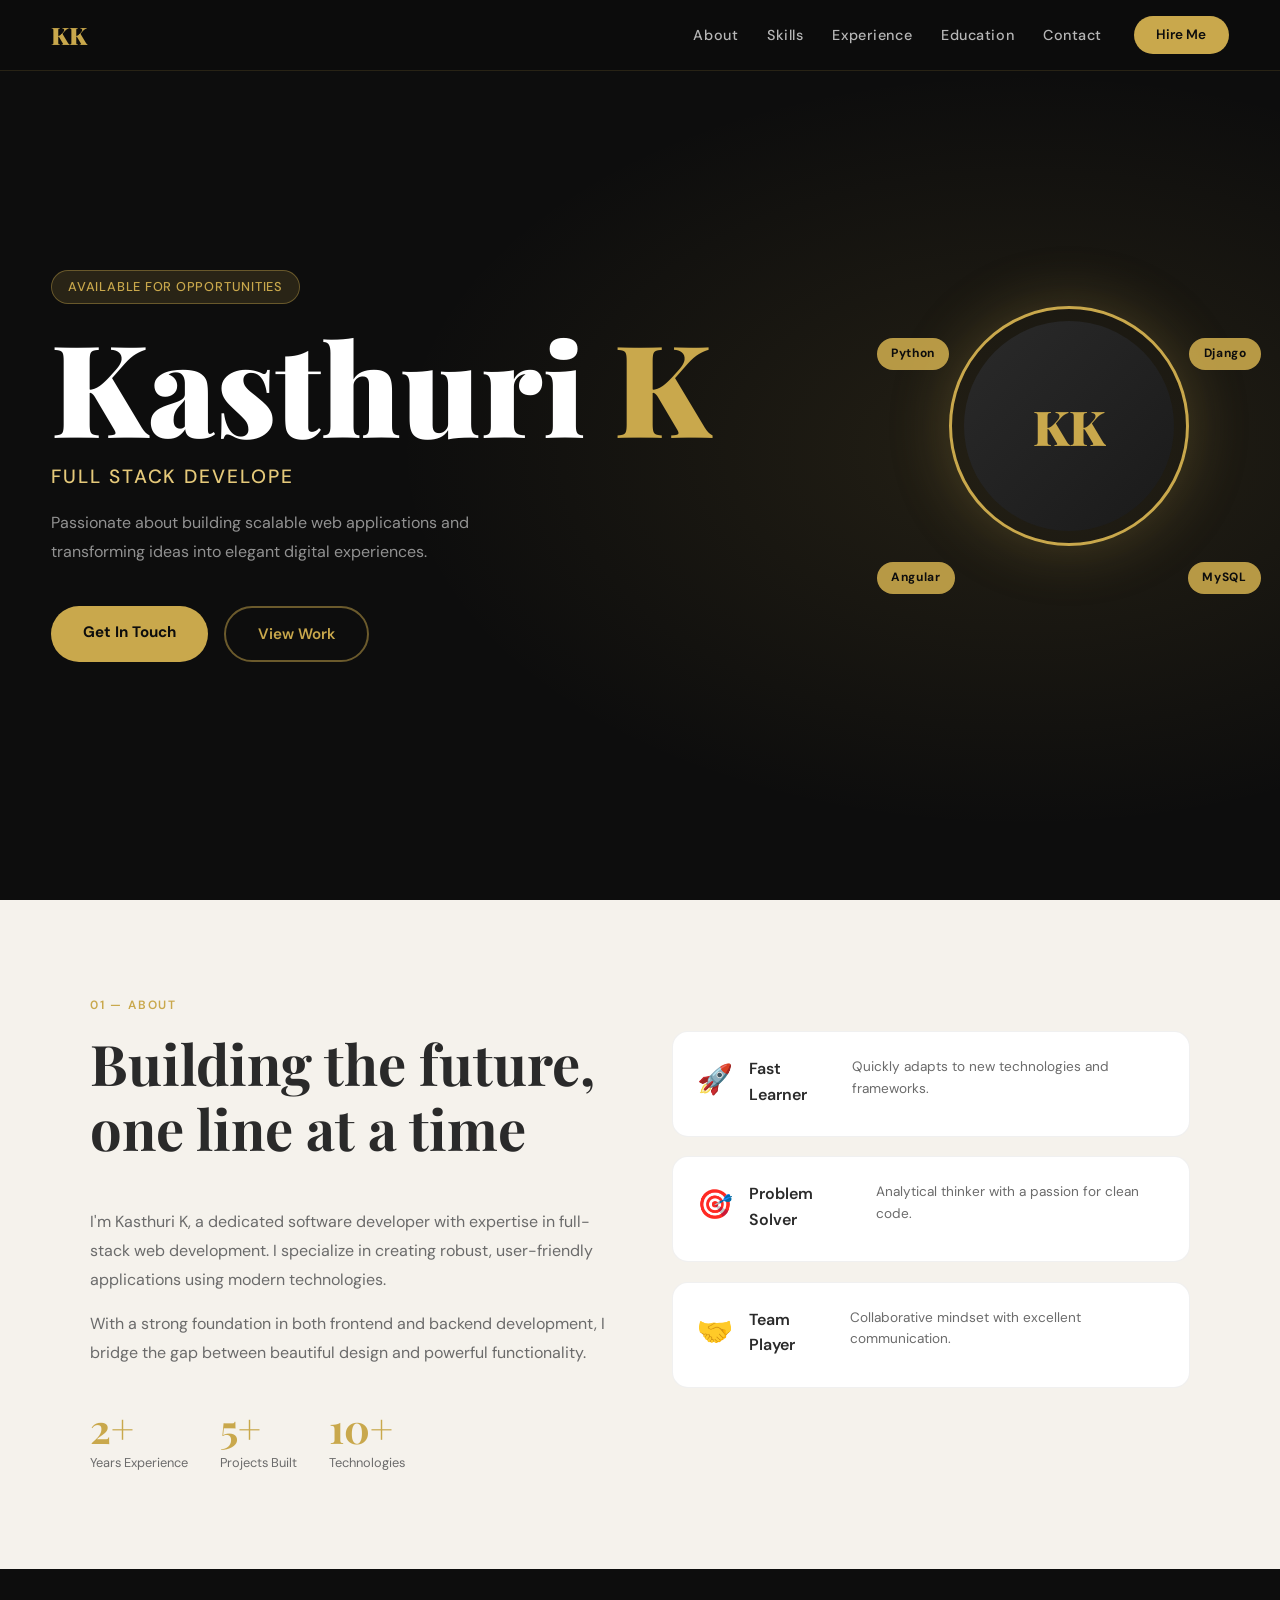
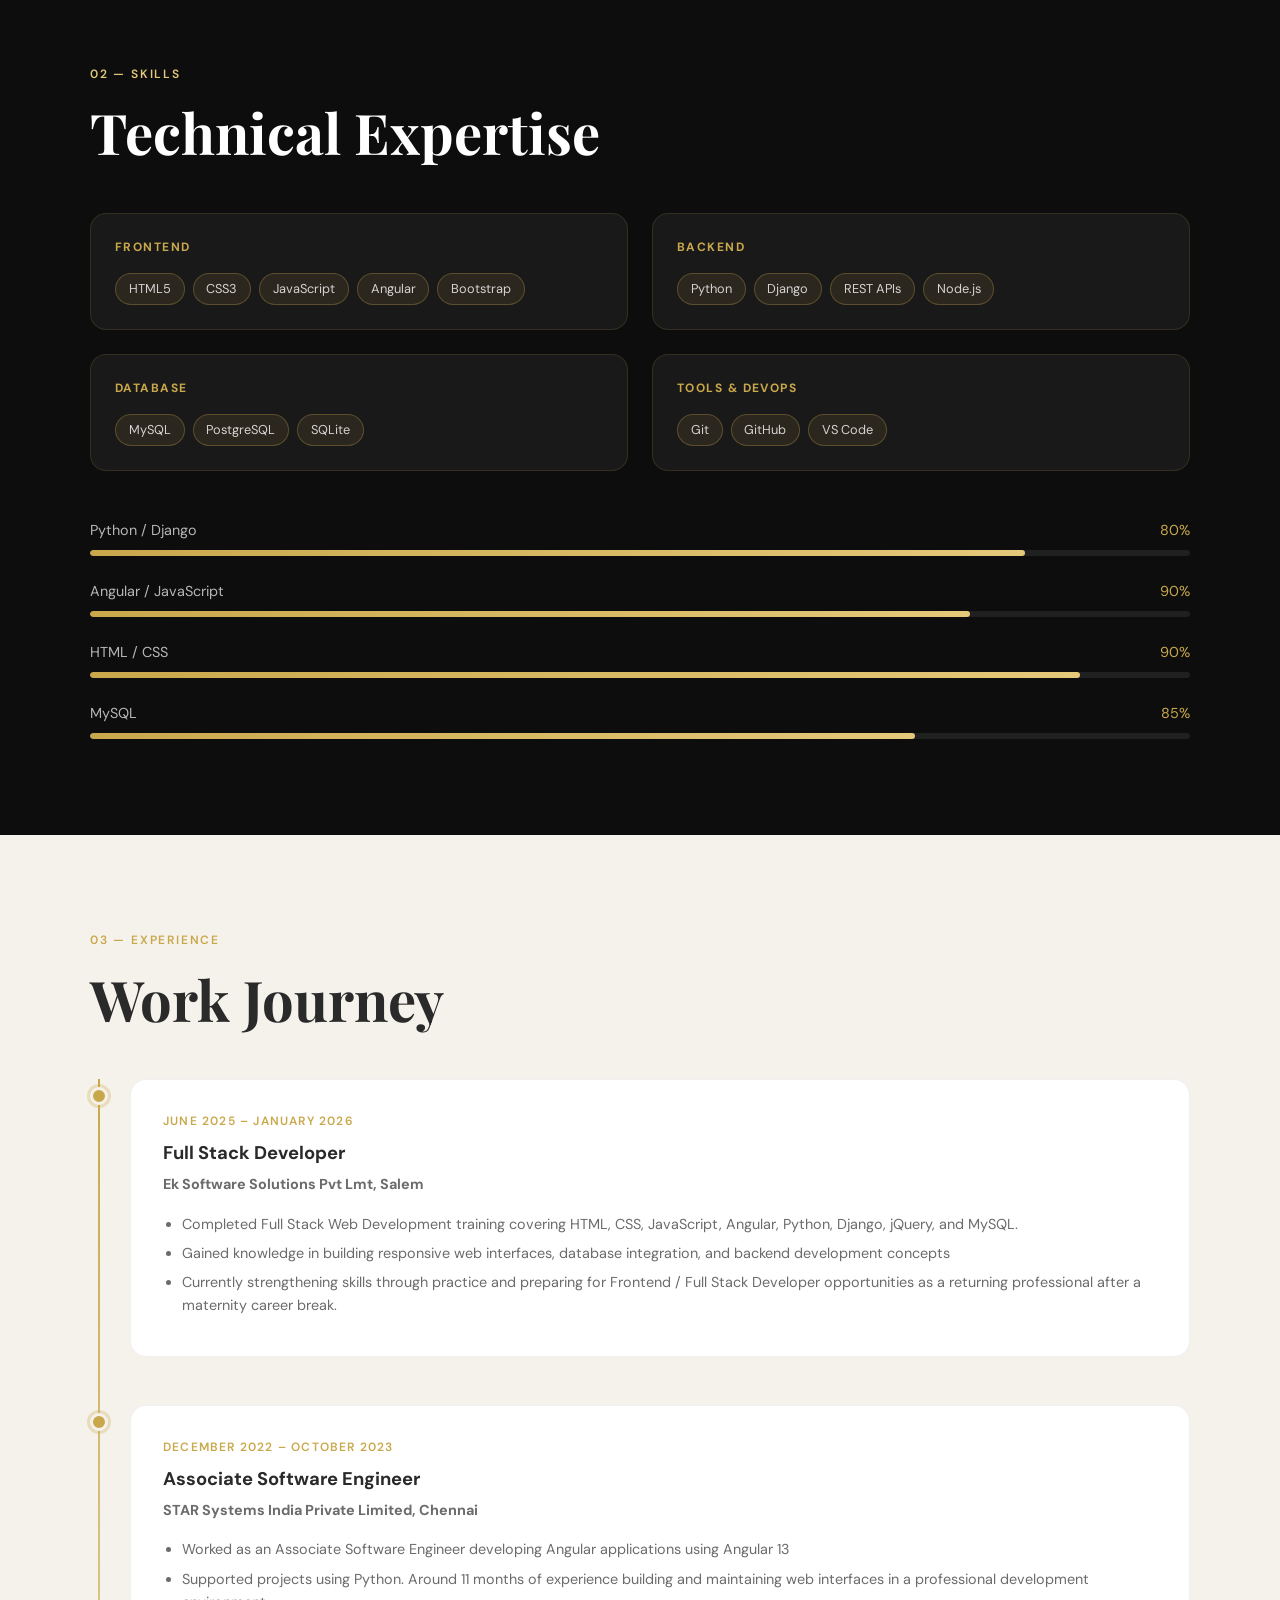
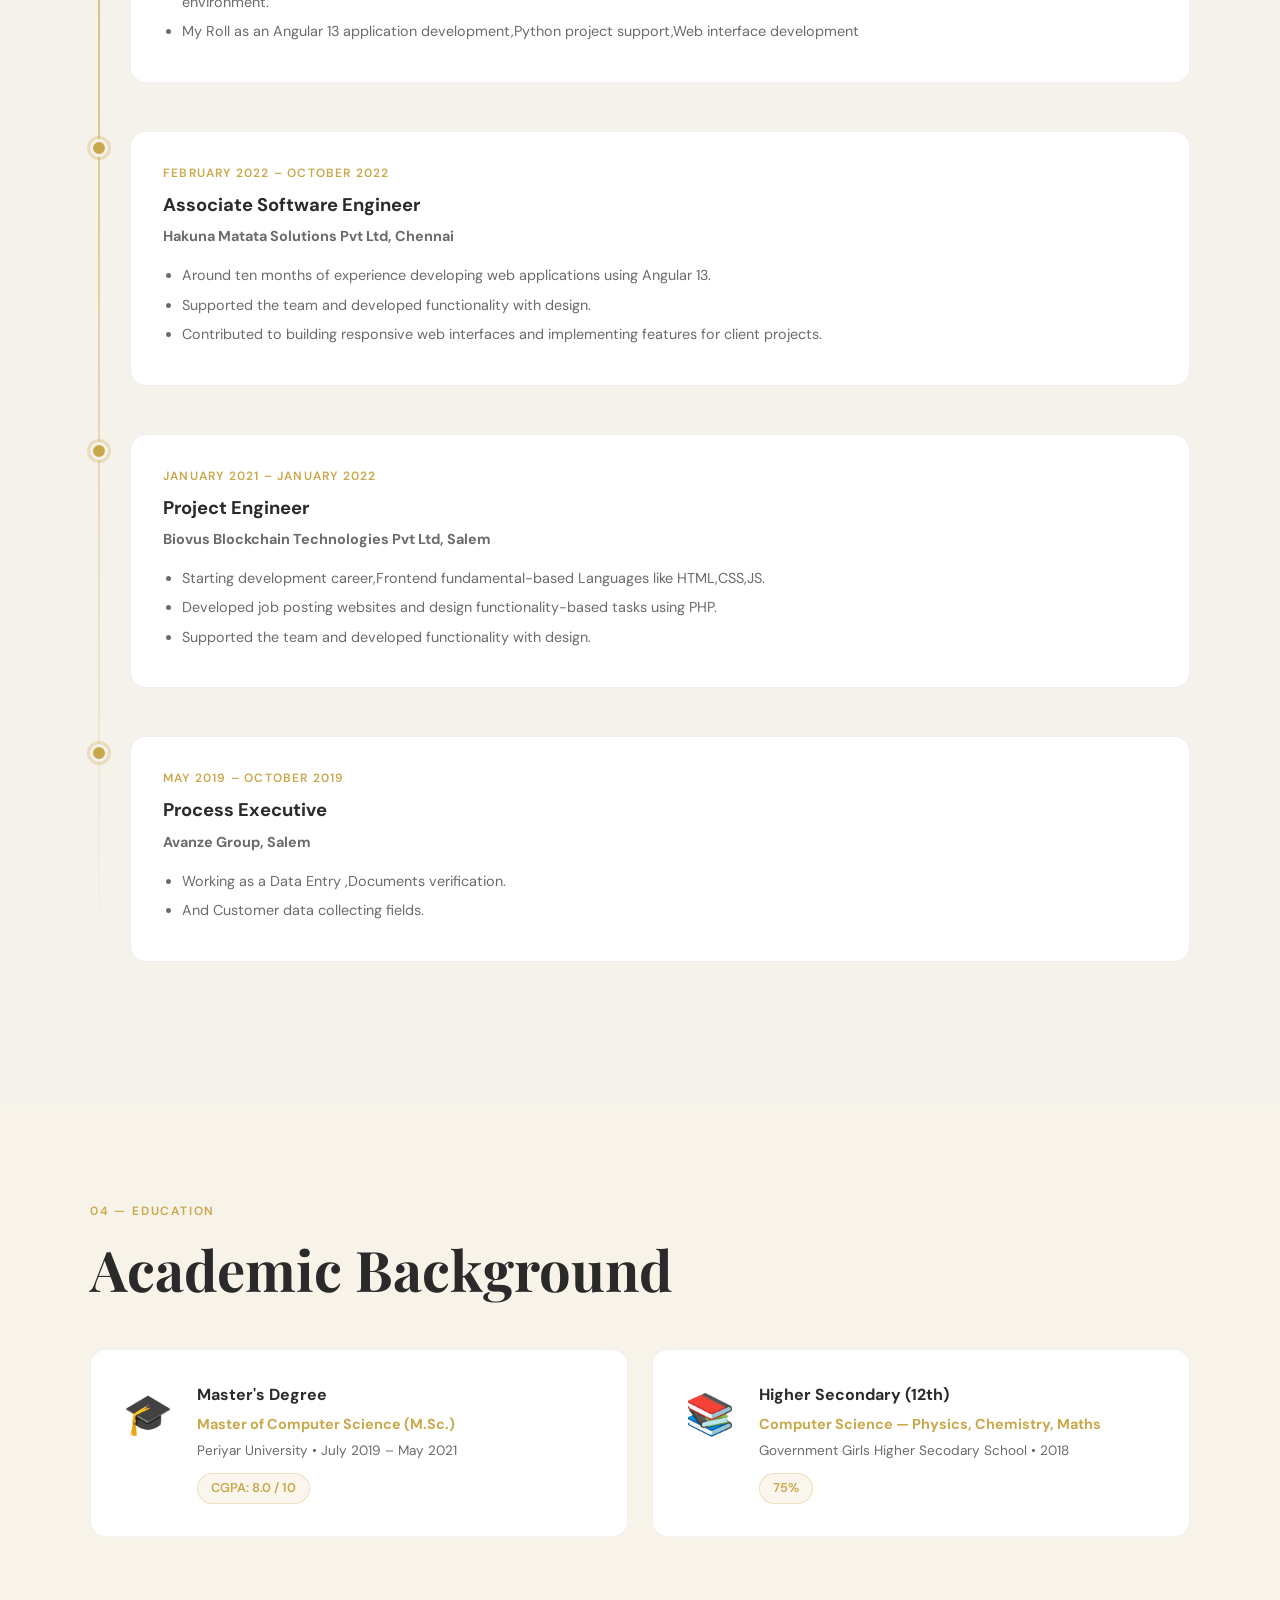
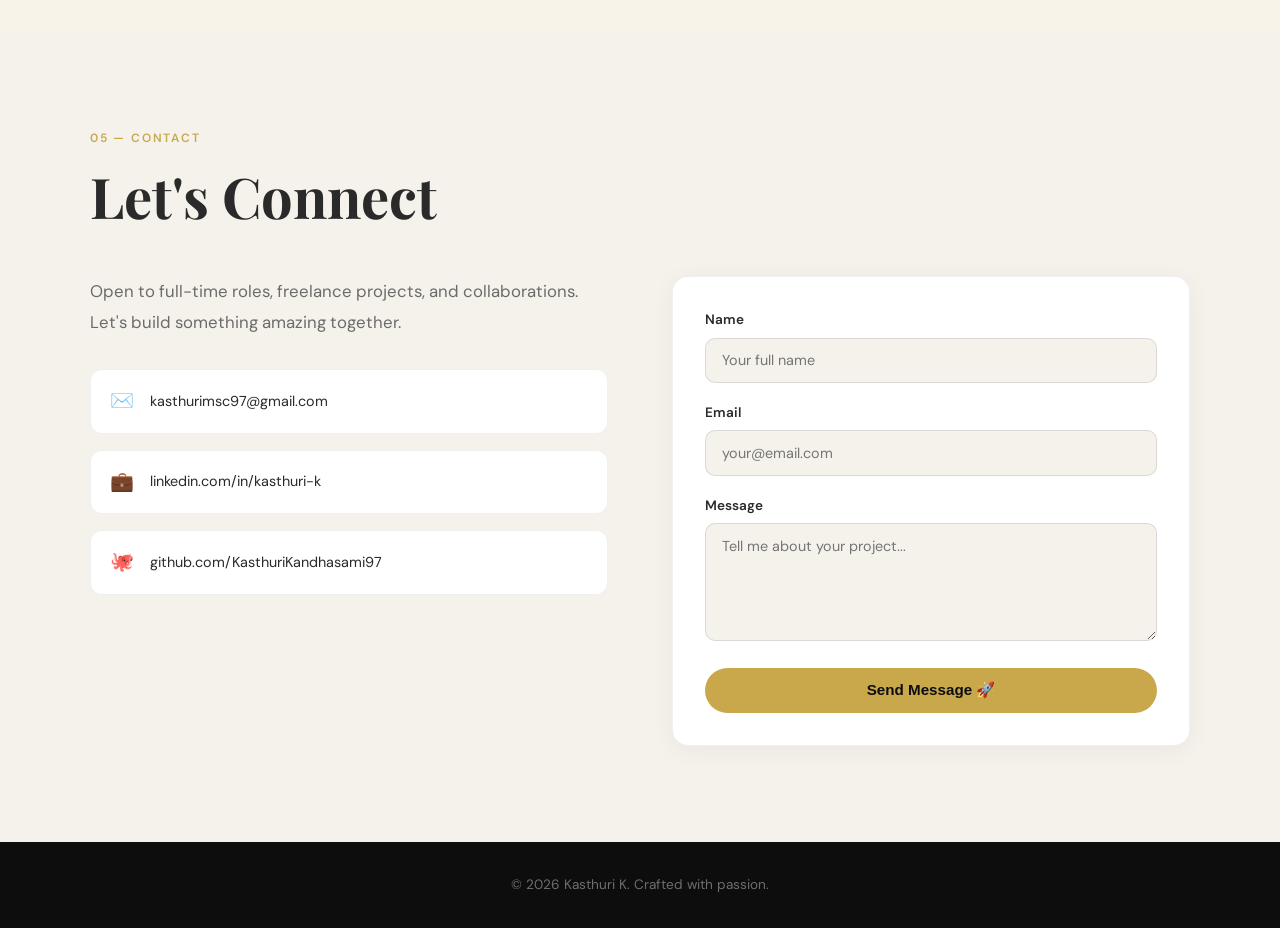
==== index.html @ a78dfa1a "initial commit - portfolio" ====
<!DOCTYPE html>
<html lang="en">
<head>
  <meta charset="UTF-8" />
  <meta name="viewport" content="width=device-width, initial-scale=1.0"/>
  <title>Kasthuri K | Portfolio</title>
  <link href="https://fonts.googleapis.com/css2?family=Playfair+Display:wght@400;700;900&family=DM+Sans:wght@300;400;500&display=swap" rel="stylesheet"/>
  <link rel="stylesheet" href="style.css"/>
</head>
<body>

  <!-- NAV -->
  <nav class="navbar" id="navbar">
    <div class="nav-logo">KK</div>
    <ul class="nav-links">
      <li><a href="#about">About</a></li>
      <li><a href="#skills">Skills</a></li>
      <li><a href="#experience">Experience</a></li>
      <li><a href="#education">Education</a></li>
      <li><a href="#contact">Contact</a></li>
    </ul>
    <a href="#contact" class="nav-cta">Hire Me</a>
    <button class="hamburger" id="hamburger">&#9776;</button>
  </nav>

  <!-- HERO -->
  <section class="hero" id="home">
    <div class="hero-bg"></div>
    <div class="hero-content">
      <span class="hero-tag">Available for Opportunities</span>
      <h1 class="hero-title">Kasthuri <span>K</span></h1>
      <p class="hero-subtitle">Full Stack Developer &amp; Software Engineer</p>
      <p class="hero-desc">Passionate about building scalable web applications and transforming ideas into elegant digital experiences.</p>
      <div class="hero-actions">
        <a href="#contact" class="btn-primary">Get In Touch</a>
        <a href="#experience" class="btn-outline">View Work</a>
      </div>
    </div>
    <div class="hero-visual">
      <div class="avatar-ring">
        <div class="avatar-inner">KK</div>
      </div>
      <div class="float-badge b1">Python</div>
      <div class="float-badge b2">Django</div>
      <div class="float-badge b3">Angular</div>
      <div class="float-badge b4">MySQL</div>
    </div>
  </section>

  <!-- ABOUT -->
  <section class="section" id="about">
    <div class="container">
      <div class="section-label">01 — About</div>
      <div class="about-grid">
        <div class="about-text">
          <h2 class="section-title">Building the future,<br/>one line at a time</h2>
          <p>I'm Kasthuri K, a dedicated software developer with expertise in full-stack web development. I specialize in creating robust, user-friendly applications using modern technologies.</p>
          <p>With a strong foundation in both frontend and backend development, I bridge the gap between beautiful design and powerful functionality.</p>
          <div class="about-stats">
            <div class="stat"><span class="stat-num">2+</span><span class="stat-label">Years Experience</span></div>
            <div class="stat"><span class="stat-num">5+</span><span class="stat-label">Projects Built</span></div>
            <div class="stat"><span class="stat-num">10+</span><span class="stat-label">Technologies</span></div>
          </div>
        </div>
        <div class="about-highlights">
          <div class="highlight-card">
            <div class="hc-icon">🚀</div>
            <h3>Fast Learner</h3>
            <p>Quickly adapts to new technologies and frameworks.</p>
          </div>
          <div class="highlight-card">
            <div class="hc-icon">🎯</div>
            <h3>Problem Solver</h3>
            <p>Analytical thinker with a passion for clean code.</p>
          </div>
          <div class="highlight-card">
            <div class="hc-icon">🤝</div>
            <h3>Team Player</h3>
            <p>Collaborative mindset with excellent communication.</p>
          </div>
        </div>
      </div>
    </div>
  </section>

  <!-- SKILLS -->
  <section class="section section-dark" id="skills">
    <div class="container">
      <div class="section-label light">02 — Skills</div>
      <h2 class="section-title light">Technical Expertise</h2>
      <div class="skills-grid">
        <div class="skill-category">
          <h3>Frontend</h3>
          <div class="skill-tags">
            <span>HTML5</span><span>CSS3</span><span>JavaScript</span><span>Angular</span><span>Bootstrap</span>
          </div>
        </div>
        <div class="skill-category">
          <h3>Backend</h3>
          <div class="skill-tags">
            <span>Python</span><span>Django</span><span>REST APIs</span><span>Node.js</span>
          </div>
        </div>
        <div class="skill-category">
          <h3>Database</h3>
          <div class="skill-tags">
            <span>MySQL</span><span>PostgreSQL</span><span>SQLite</span>
          </div>
        </div>
        <div class="skill-category">
          <h3>Tools & DevOps</h3>
          <div class="skill-tags">
            <span>Git</span><span>GitHub</span><span>VS Code</span>
          </div>
        </div>
      </div>
      <div class="skill-bars">
        <div class="skill-bar-item">
          <div class="skill-bar-label"><span>Python / Django</span><span>80%</span></div>
          <div class="skill-bar-track"><div class="skill-bar-fill" style="--w:85%"></div></div>
        </div>
        <div class="skill-bar-item">
          <div class="skill-bar-label"><span>Angular / JavaScript</span><span>90%</span></div>
          <div class="skill-bar-track"><div class="skill-bar-fill" style="--w:80%"></div></div>
        </div>
        <div class="skill-bar-item">
          <div class="skill-bar-label"><span>HTML / CSS</span><span>90%</span></div>
          <div class="skill-bar-track"><div class="skill-bar-fill" style="--w:90%"></div></div>
        </div>
        <div class="skill-bar-item">
          <div class="skill-bar-label"><span>MySQL</span><span>85%</span></div>
          <div class="skill-bar-track"><div class="skill-bar-fill" style="--w:75%"></div></div>
        </div>
      </div>
    </div>
  </section>

  <!-- EXPERIENCE -->
  <section class="section" id="experience">
    <div class="container">
      <div class="section-label">03 — Experience</div>
      <h2 class="section-title">Work Journey</h2>
      <div class="timeline">
        <div class="timeline-item">
          <div class="timeline-dot"></div>
          <div class="timeline-card">
            <span class="timeline-date">June 2025 – January 2026</span>
            <h3>Full Stack Developer</h3>
            <h4>Ek Software Solutions Pvt Lmt, Salem</h4>
            <ul>
              <li>Completed Full Stack Web Development training covering HTML, CSS, JavaScript, Angular, Python, Django, jQuery, and MySQL.</li>
              <li> Gained knowledge in building responsive web interfaces, database integration, and backend development concepts</li>
              <li>Currently strengthening skills through practice and preparing for Frontend / Full Stack Developer opportunities as a returning professional after a maternity career break.</li>
            </ul>
          </div>
        </div>
        <div class="timeline-item">
          <div class="timeline-dot"></div>
          <div class="timeline-card">
            <span class="timeline-date">December 2022 – October 2023</span>
            <h3>Associate Software Engineer</h3>
            <h4>STAR Systems India Private Limited, Chennai</h4>
            <ul>
              <li>Worked as an Associate Software Engineer developing Angular applications using Angular 13</li>
              <li>Supported projects using Python. Around 11 months of experience building and maintaining web interfaces in a professional development environment.</li>
              <li>My Roll as an Angular 13 application development,Python project support,Web interface development</li>
            </ul>
          </div>
        </div>
        <div class="timeline-item">
          <div class="timeline-dot"></div>
          <div class="timeline-card">
            <span class="timeline-date">February 2022 – October 2022 </span>
            <h3>Associate Software Engineer</h3>
            <h4>Hakuna Matata Solutions Pvt Ltd, Chennai</h4>
            <ul>
              <li>Around ten months of experience developing web applications using Angular 13.</li>
              <li>Supported the team and developed functionality with design.</li>
              <li>Contributed to building responsive web interfaces and implementing features for client projects.</li>
            </ul>
          </div>
        </div>
        <div class="timeline-item">
          <div class="timeline-dot"></div>
          <div class="timeline-card">
            <span class="timeline-date">January 2021 – January 2022 </span>
            <h3>Project Engineer</h3>
            <h4>Biovus Blockchain Technologies Pvt Ltd, Salem</h4>
            <ul>
              <li>Starting development career,Frontend fundamental-based Languages like HTML,CSS,JS.</li>
              <li>Developed job posting websites and design functionality-based tasks using PHP.</li>
              <li>Supported the team and developed functionality with design.</li>
            </ul>
          </div>
        </div>
        <div class="timeline-item">
          <div class="timeline-dot"></div>
          <div class="timeline-card">
            <span class="timeline-date">May 2019 – October 2019 </span>
            <h3>Process Executive</h3>
            <h4>Avanze Group, Salem</h4>
            <ul>
              <li>Working as a Data Entry ,Documents verification.</li>
              <li>And Customer data collecting fields.</li>
            </ul>
          </div>
        </div>
      </div>
    </div>
  </section>

  <!-- EDUCATION -->
  <section class="section section-accent" id="education">
    <div class="container">
      <div class="section-label">04 — Education</div>
      <h2 class="section-title">Academic Background</h2>
      <div class="edu-grid">
        <div class="edu-card">
          <div class="edu-icon">🎓</div>
          <div class="edu-content">
            <h3>Master's Degree</h3>
            <h4>Master of Computer Science (M.Sc.)</h4>
            <p>Periyar University • July 2019 – May 2021</p>
            <span class="edu-grade">CGPA: 8.0 / 10</span>
          </div>
        </div>
        <div class="edu-card">
          <div class="edu-icon">📚</div>
          <div class="edu-content">
            <h3>Higher Secondary (12th)</h3>
            <h4>Computer Science — Physics, Chemistry, Maths</h4>
            <p>Government Girls Higher Secodary School • 2018</p>
            <span class="edu-grade">75%</span>
          </div>
        </div>
      </div>
    </div>
  </section>

  <!-- CONTACT -->
  <section class="section" id="contact">
    <div class="container">
      <div class="section-label">05 — Contact</div>
      <h2 class="section-title">Let's Connect</h2>
      <div class="contact-grid">
        <div class="contact-info">
          <p class="contact-tagline">Open to full-time roles, freelance projects, and collaborations. Let's build something amazing together.</p>
          <div class="contact-links">
            <a href="mailto:kasthuri@email.com" class="contact-item">
              <span class="ci-icon">✉️</span>
              <span>kasthurimsc97@gmail.com</span>
            </a>
            <a href="https://linkedin.com/in/kasthuri-k-44819b201" target="_blank" class="contact-item">
              <span class="ci-icon">💼</span>
              <span>linkedin.com/in/kasthuri-k</span>
            </a>
            <a href="https://github.com/KasthuriKandhasami97" target="_blank" class="contact-item">
              <span class="ci-icon">🐙</span>
              <span>github.com/KasthuriKandhasami97</span>
            </a>
          </div>
        </div>
        <form class="contact-form" id="contactForm">
          <div class="form-group">
            <label>Name</label>
            <input type="text" placeholder="Your full name" required/>
          </div>
          <div class="form-group">
            <label>Email</label>
            <input type="email" placeholder="your@email.com" required/>
          </div>
          <div class="form-group">
            <label>Message</label>
            <textarea rows="5" placeholder="Tell me about your project..." required></textarea>
          </div>
          <button type="submit" class="btn-primary full-width">Send Message 🚀</button>
        </form>
      </div>
    </div>
  </section>

  <!-- FOOTER -->
  <footer class="footer">
    <p>© 2026 Kasthuri K. Crafted with passion.</p>
  </footer>

  <script src="app.js"></script>
</body>
</html>
---- style.css ----
/* ===== VARIABLES ===== */
:root {
  --gold: #C9A84C;
  --gold-light: #E5C97A;
  --dark: #0D0D0D;
  --dark2: #161616;
  --dark3: #1E1E1E;
  --light: #F5F2EC;
  --text: #2A2A2A;
  --text-muted: #6B6B6B;
  --accent: #F7F3E8;
  --white: #FFFFFF;
  --radius: 16px;
  --transition: 0.3s ease;
}

/* ===== RESET ===== */
*, *::before, *::after { box-sizing: border-box; margin: 0; padding: 0; }
html { scroll-behavior: smooth; }
body {
  font-family: 'DM Sans', sans-serif;
  color: var(--text);
  background: var(--light);
  line-height: 1.6;
  overflow-x: hidden;
}
a { text-decoration: none; color: inherit; }
ul { list-style: none; }

/* ===== NAVBAR ===== */
.navbar {
  position: fixed; top: 0; left: 0; right: 0;
  z-index: 1000;
  display: flex; align-items: center; gap: 2rem;
  padding: 1rem 4%;
  background: rgba(13,13,13,0.95);
  backdrop-filter: blur(12px);
  border-bottom: 1px solid rgba(201,168,76,0.15);
  transition: var(--transition);
}
.nav-logo {
  font-family: 'Playfair Display', serif;
  font-size: 1.5rem;
  font-weight: 900;
  color: var(--gold);
  margin-right: auto;
}
.nav-links { display: flex; gap: 1.8rem; }
.nav-links a {
  color: rgba(255,255,255,0.7);
  font-size: 0.9rem;
  font-weight: 500;
  letter-spacing: 0.04em;
  transition: color var(--transition);
}
.nav-links a:hover { color: var(--gold); }
.nav-cta {
  padding: 0.5rem 1.4rem;
  background: var(--gold);
  color: var(--dark);
  border-radius: 50px;
  font-weight: 600;
  font-size: 0.85rem;
  transition: background var(--transition), transform var(--transition);
}
.nav-cta:hover { background: var(--gold-light); transform: translateY(-1px); }
.hamburger {
  display: none;
  background: none; border: none;
  color: var(--gold); font-size: 1.5rem;
  cursor: pointer;
}

/* ===== HERO ===== */
.hero {
  min-height: 100vh;
  background: var(--dark);
  display: flex; align-items: center;
  padding: 6rem 4% 4rem;
  position: relative;
  overflow: hidden;
  gap: 4rem;
}
.hero-bg {
  position: absolute; inset: 0;
  background: radial-gradient(ellipse 70% 60% at 80% 50%, rgba(201,168,76,0.12) 0%, transparent 70%);
}
.hero-content {
  flex: 1;
  position: relative;
  animation: fadeInLeft 1s ease forwards;
}
.hero-tag {
  display: inline-block;
  padding: 0.35rem 1rem;
  background: rgba(201,168,76,0.15);
  border: 1px solid rgba(201,168,76,0.4);
  border-radius: 50px;
  color: var(--gold);
  font-size: 0.8rem;
  font-weight: 500;
  letter-spacing: 0.06em;
  text-transform: uppercase;
  margin-bottom: 1.5rem;
}
.hero-title {
  font-family: 'Playfair Display', serif;
  font-size: clamp(4rem, 10vw, 8rem);
  font-weight: 900;
  line-height: 0.9;
  color: var(--white);
  margin-bottom: 1.2rem;
}
.hero-title span { color: var(--gold); }
.hero-subtitle {
  font-size: 1.2rem;
  color: var(--gold-light);
  font-weight: 500;
  letter-spacing: 0.1em;
  text-transform: uppercase;
  margin-bottom: 1rem;
}
.hero-desc {
  color: rgba(255,255,255,0.55);
  max-width: 420px;
  font-size: 1rem;
  margin-bottom: 2.5rem;
  line-height: 1.8;
}
.hero-actions { display: flex; gap: 1rem; flex-wrap: wrap; }
.btn-primary {
  padding: 0.85rem 2rem;
  background: var(--gold);
  color: var(--dark);
  border-radius: 50px;
  font-weight: 700;
  font-size: 0.95rem;
  transition: all var(--transition);
  display: inline-block;
  border: none; cursor: pointer;
}
.btn-primary:hover { background: var(--gold-light); transform: translateY(-2px); box-shadow: 0 8px 24px rgba(201,168,76,0.4); }
.btn-outline {
  padding: 0.85rem 2rem;
  border: 2px solid rgba(201,168,76,0.5);
  color: var(--gold);
  border-radius: 50px;
  font-weight: 600;
  font-size: 0.95rem;
  transition: all var(--transition);
  display: inline-block;
}
.btn-outline:hover { border-color: var(--gold); background: rgba(201,168,76,0.1); }

.hero-visual {
  position: relative;
  width: 320px; height: 320px;
  flex-shrink: 0;
  animation: fadeInRight 1s ease forwards;
}
.avatar-ring {
  width: 240px; height: 240px;
  border-radius: 50%;
  border: 3px solid var(--gold);
  display: flex; align-items: center; justify-content: center;
  position: relative;
  margin: auto;
  box-shadow: 0 0 60px rgba(201,168,76,0.25);
  animation: spin 20s linear infinite;
}
@keyframes spin { from { transform: rotate(0deg); } to { transform: rotate(360deg); } }
.avatar-inner {
  width: 210px; height: 210px;
  border-radius: 50%;
  background: linear-gradient(135deg, #2A2A2A, #1A1A1A);
  display: flex; align-items: center; justify-content: center;
  font-family: 'Playfair Display', serif;
  font-size: 3rem; font-weight: 900;
  color: var(--gold);
  animation: spin-reverse 20s linear infinite;
}
@keyframes spin-reverse { from { transform: rotate(0deg); } to { transform: rotate(-360deg); } }
.float-badge {
  position: absolute;
  padding: 0.4rem 0.9rem;
  background: rgba(201,168,76,0.9);
  color: var(--dark);
  border-radius: 50px;
  font-size: 0.75rem;
  font-weight: 700;
  letter-spacing: 0.05em;
  animation: float 3s ease-in-out infinite;
}
.b1 { top: 10%; left: -10%; animation-delay: 0s; }
.b2 { top: 10%; right: -10%; animation-delay: 0.5s; }
.b3 { bottom: 10%; left: -10%; animation-delay: 1s; }
.b4 { bottom: 10%; right: -10%; animation-delay: 1.5s; }
@keyframes float {
  0%, 100% { transform: translateY(0); }
  50% { transform: translateY(-8px); }
}

/* ===== SECTIONS ===== */
.section { padding: 6rem 4%; }
.section-dark { background: var(--dark); }
.section-accent { background: var(--accent); }
.container { max-width: 1100px; margin: 0 auto; }
.section-label {
  font-size: 0.75rem;
  font-weight: 600;
  letter-spacing: 0.15em;
  text-transform: uppercase;
  color: var(--gold);
  margin-bottom: 1rem;
}
.section-label.light { color: var(--gold-light); }
.section-title {
  font-family: 'Playfair Display', serif;
  font-size: clamp(2rem, 5vw, 3.5rem);
  font-weight: 700;
  color: var(--text);
  margin-bottom: 3rem;
  line-height: 1.15;
}
.section-title.light { color: var(--white); }

/* ===== ABOUT ===== */
.about-grid { display: grid; grid-template-columns: 1fr 1fr; gap: 4rem; align-items: start; }
.about-text p { color: var(--text-muted); margin-bottom: 1rem; line-height: 1.8; }
.about-stats { display: flex; gap: 2rem; margin-top: 2.5rem; }
.stat { display: flex; flex-direction: column; }
.stat-num {
  font-family: 'Playfair Display', serif;
  font-size: 2.5rem;
  font-weight: 700;
  color: var(--gold);
  line-height: 1;
}
.stat-label { font-size: 0.8rem; color: var(--text-muted); margin-top: 0.3rem; }
.about-highlights { display: flex; flex-direction: column; gap: 1.2rem; }
.highlight-card {
  background: var(--white);
  border: 1px solid rgba(0,0,0,0.06);
  border-radius: var(--radius);
  padding: 1.5rem;
  display: flex; align-items: flex-start; gap: 1rem;
  transition: transform var(--transition), box-shadow var(--transition);
}
.highlight-card:hover { transform: translateY(-3px); box-shadow: 0 12px 32px rgba(0,0,0,0.08); }
.hc-icon { font-size: 1.8rem; flex-shrink: 0; }
.highlight-card h3 { font-size: 1rem; font-weight: 600; margin-bottom: 0.3rem; }
.highlight-card p { font-size: 0.85rem; color: var(--text-muted); }

/* ===== SKILLS ===== */
.skills-grid {
  display: grid; grid-template-columns: repeat(2, 1fr); gap: 1.5rem;
  margin-bottom: 3rem;
}
.skill-category {
  background: rgba(255,255,255,0.05);
  border: 1px solid rgba(201,168,76,0.15);
  border-radius: var(--radius);
  padding: 1.5rem;
}
.skill-category h3 {
  color: var(--gold);
  font-size: 0.75rem;
  text-transform: uppercase;
  letter-spacing: 0.12em;
  margin-bottom: 1rem;
}
.skill-tags { display: flex; flex-wrap: wrap; gap: 0.5rem; }
.skill-tags span {
  padding: 0.3rem 0.8rem;
  background: rgba(201,168,76,0.1);
  border: 1px solid rgba(201,168,76,0.3);
  border-radius: 50px;
  color: rgba(255,255,255,0.8);
  font-size: 0.8rem;
}
.skill-bars { display: flex; flex-direction: column; gap: 1.5rem; }
.skill-bar-item {}
.skill-bar-label {
  display: flex; justify-content: space-between;
  color: rgba(255,255,255,0.7);
  font-size: 0.9rem;
  margin-bottom: 0.5rem;
}
.skill-bar-label span:last-child { color: var(--gold); }
.skill-bar-track {
  height: 6px;
  background: rgba(255,255,255,0.08);
  border-radius: 50px;
  overflow: hidden;
}
.skill-bar-fill {
  height: 100%;
  width: var(--w);
  background: linear-gradient(90deg, var(--gold), var(--gold-light));
  border-radius: 50px;
  animation: barGrow 1.5s ease forwards;
  transform-origin: left;
}
@keyframes barGrow { from { width: 0; } to { width: var(--w); } }

/* ===== TIMELINE ===== */
.timeline { position: relative; padding-left: 2.5rem; }
.timeline::before {
  content: '';
  position: absolute; left: 8px; top: 0; bottom: 0;
  width: 2px;
  background: linear-gradient(to bottom, var(--gold), transparent);
}
.timeline-item { position: relative; margin-bottom: 3rem; }
.timeline-dot {
  position: absolute;
  left: -2.5rem; top: 0.5rem;
  width: 18px; height: 18px;
  border-radius: 50%;
  background: var(--gold);
  border: 3px solid var(--light);
  box-shadow: 0 0 0 3px rgba(201,168,76,0.3);
}
.timeline-card {
  background: var(--white);
  border: 1px solid rgba(0,0,0,0.06);
  border-radius: var(--radius);
  padding: 2rem;
  transition: transform var(--transition), box-shadow var(--transition);
}
.timeline-card:hover { transform: translateX(4px); box-shadow: 0 8px 32px rgba(0,0,0,0.08); }
.timeline-date {
  font-size: 0.75rem;
  font-weight: 600;
  text-transform: uppercase;
  letter-spacing: 0.1em;
  color: var(--gold);
  display: block;
  margin-bottom: 0.5rem;
}
.timeline-card h3 { font-size: 1.15rem; font-weight: 700; margin-bottom: 0.3rem; }
.timeline-card h4 { font-size: 0.9rem; color: var(--text-muted); margin-bottom: 1rem; }
.timeline-card ul { padding-left: 1.2rem; list-style: disc; }
.timeline-card ul li { color: var(--text-muted); font-size: 0.9rem; margin-bottom: 0.4rem; }

/* ===== EDUCATION ===== */
.edu-grid { display: grid; grid-template-columns: repeat(2, 1fr); gap: 1.5rem; }
.edu-card {
  background: var(--white);
  border: 1px solid rgba(0,0,0,0.06);
  border-radius: var(--radius);
  padding: 2rem;
  display: flex; gap: 1.5rem;
  align-items: flex-start;
  transition: transform var(--transition), box-shadow var(--transition);
}
.edu-card:hover { transform: translateY(-4px); box-shadow: 0 12px 32px rgba(0,0,0,0.1); }
.edu-icon { font-size: 2.5rem; flex-shrink: 0; }
.edu-content h3 { font-size: 1rem; font-weight: 700; margin-bottom: 0.3rem; }
.edu-content h4 { font-size: 0.9rem; color: var(--gold); margin-bottom: 0.3rem; }
.edu-content p { font-size: 0.85rem; color: var(--text-muted); }
.edu-grade {
  display: inline-block;
  margin-top: 0.7rem;
  padding: 0.25rem 0.8rem;
  background: rgba(201,168,76,0.1);
  border: 1px solid rgba(201,168,76,0.3);
  border-radius: 50px;
  font-size: 0.8rem;
  font-weight: 600;
  color: var(--gold);
}

/* ===== CONTACT ===== */
.contact-grid { display: grid; grid-template-columns: 1fr 1fr; gap: 4rem; align-items: start; }
.contact-tagline {
  font-size: 1.05rem;
  color: var(--text-muted);
  line-height: 1.8;
  margin-bottom: 2rem;
}
.contact-links { display: flex; flex-direction: column; gap: 1rem; }
.contact-item {
  display: flex; align-items: center; gap: 1rem;
  padding: 1rem 1.2rem;
  background: var(--white);
  border: 1px solid rgba(0,0,0,0.06);
  border-radius: 12px;
  font-size: 0.9rem;
  transition: all var(--transition);
}
.contact-item:hover { border-color: var(--gold); transform: translateX(4px); }
.ci-icon { font-size: 1.2rem; }
.contact-form {
  background: var(--white);
  border: 1px solid rgba(0,0,0,0.06);
  border-radius: var(--radius);
  padding: 2rem;
  box-shadow: 0 4px 24px rgba(0,0,0,0.05);
}
.form-group { margin-bottom: 1.2rem; }
.form-group label {
  display: block;
  font-size: 0.85rem;
  font-weight: 600;
  color: var(--text);
  margin-bottom: 0.4rem;
}
.form-group input,
.form-group textarea {
  width: 100%;
  padding: 0.8rem 1rem;
  border: 1.5px solid rgba(0,0,0,0.1);
  border-radius: 10px;
  font-family: 'DM Sans', sans-serif;
  font-size: 0.9rem;
  background: var(--light);
  transition: border-color var(--transition);
  outline: none;
  resize: vertical;
}
.form-group input:focus,
.form-group textarea:focus { border-color: var(--gold); background: var(--white); }
.full-width { width: 100%; text-align: center; }

/* ===== FOOTER ===== */
.footer {
  background: var(--dark);
  color: rgba(255,255,255,0.4);
  text-align: center;
  padding: 2rem;
  font-size: 0.85rem;
}

/* ===== ANIMATIONS ===== */
@keyframes fadeInLeft {
  from { opacity: 0; transform: translateX(-40px); }
  to { opacity: 1; transform: translateX(0); }
}
@keyframes fadeInRight {
  from { opacity: 0; transform: translateX(40px); }
  to { opacity: 1; transform: translateX(0); }
}

/* ===== RESPONSIVE ===== */
@media (max-width: 900px) {
  .hero { flex-direction: column; text-align: center; padding-top: 8rem; }
  .hero-desc { margin: 0 auto 2.5rem; }
  .hero-actions { justify-content: center; }
  .hero-visual { width: 250px; height: 250px; }
  .about-grid, .contact-grid, .edu-grid { grid-template-columns: 1fr; gap: 2rem; }
  .skills-grid { grid-template-columns: 1fr; }
  .nav-links, .nav-cta { display: none; }
  .hamburger { display: block; }
  .about-stats { justify-content: center; }
}
@media (max-width: 500px) {
  .section { padding: 4rem 5%; }
  .hero-visual { display: none; }
}
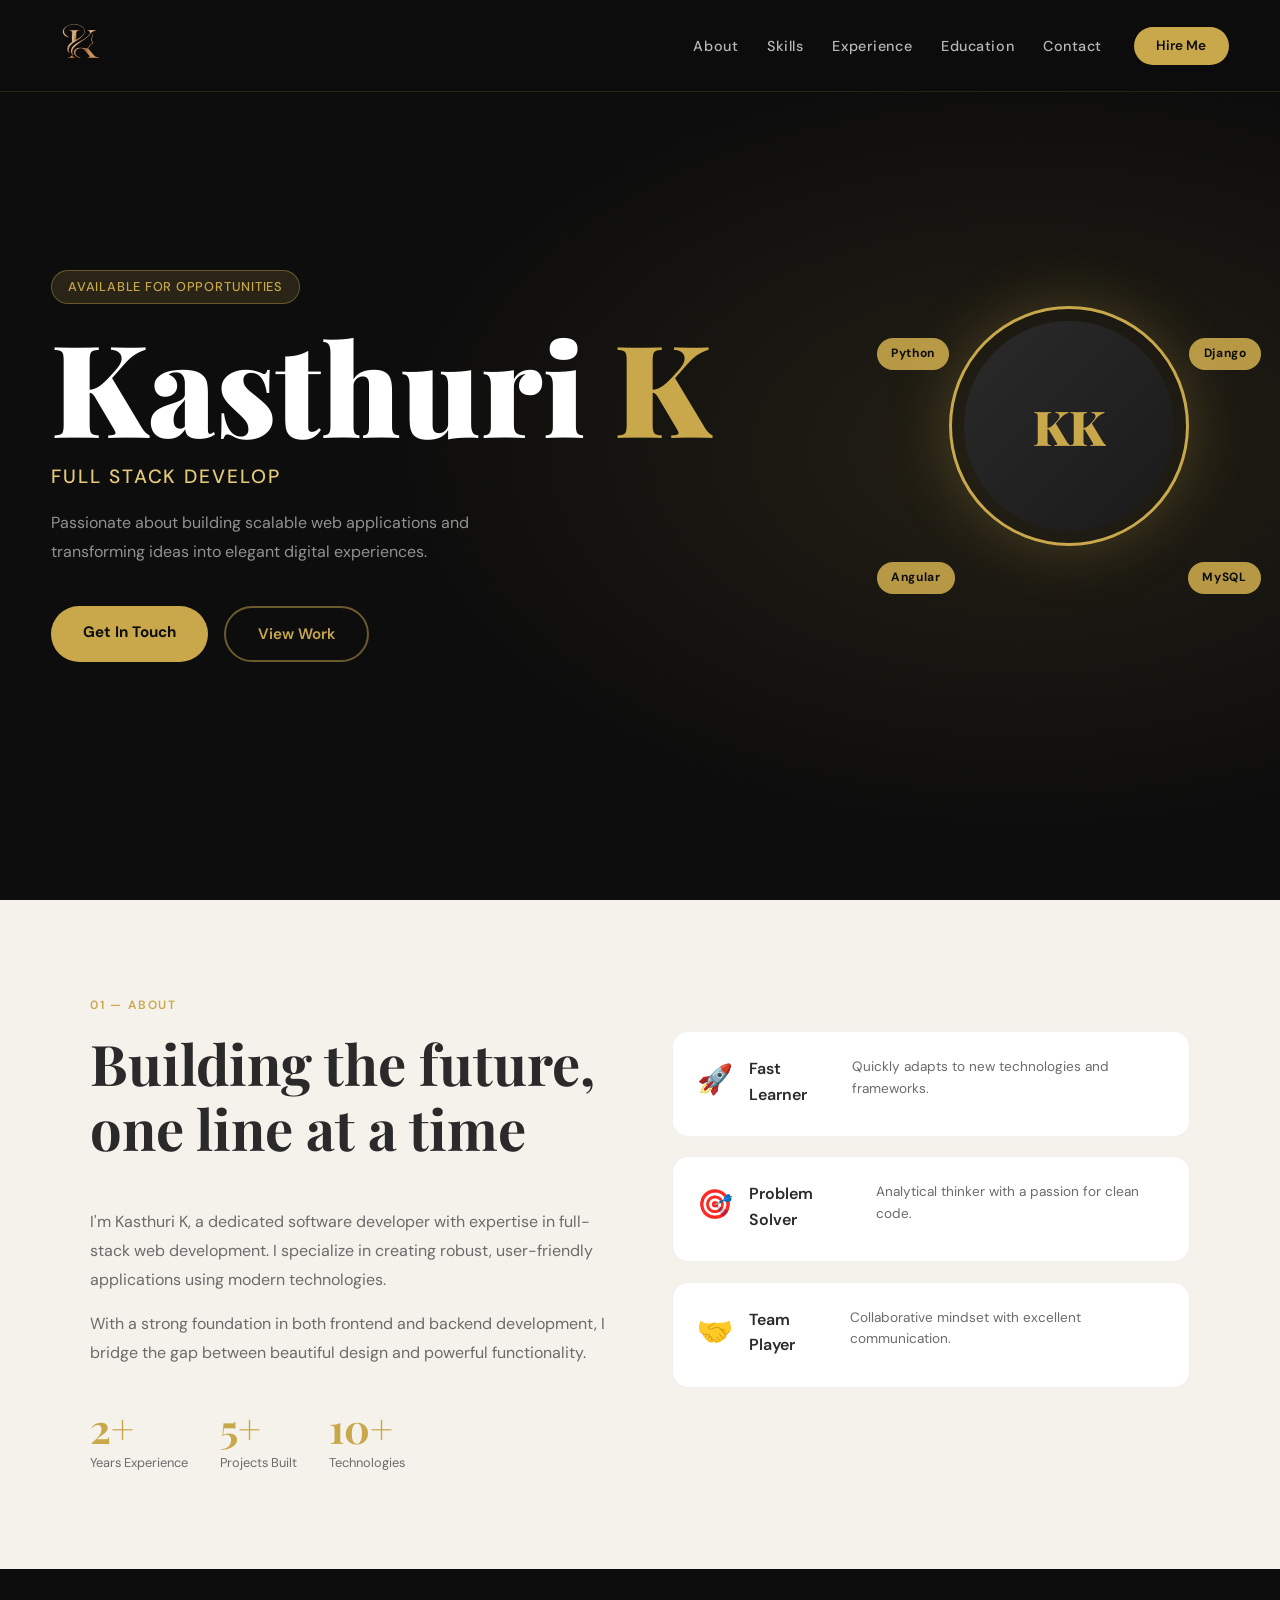
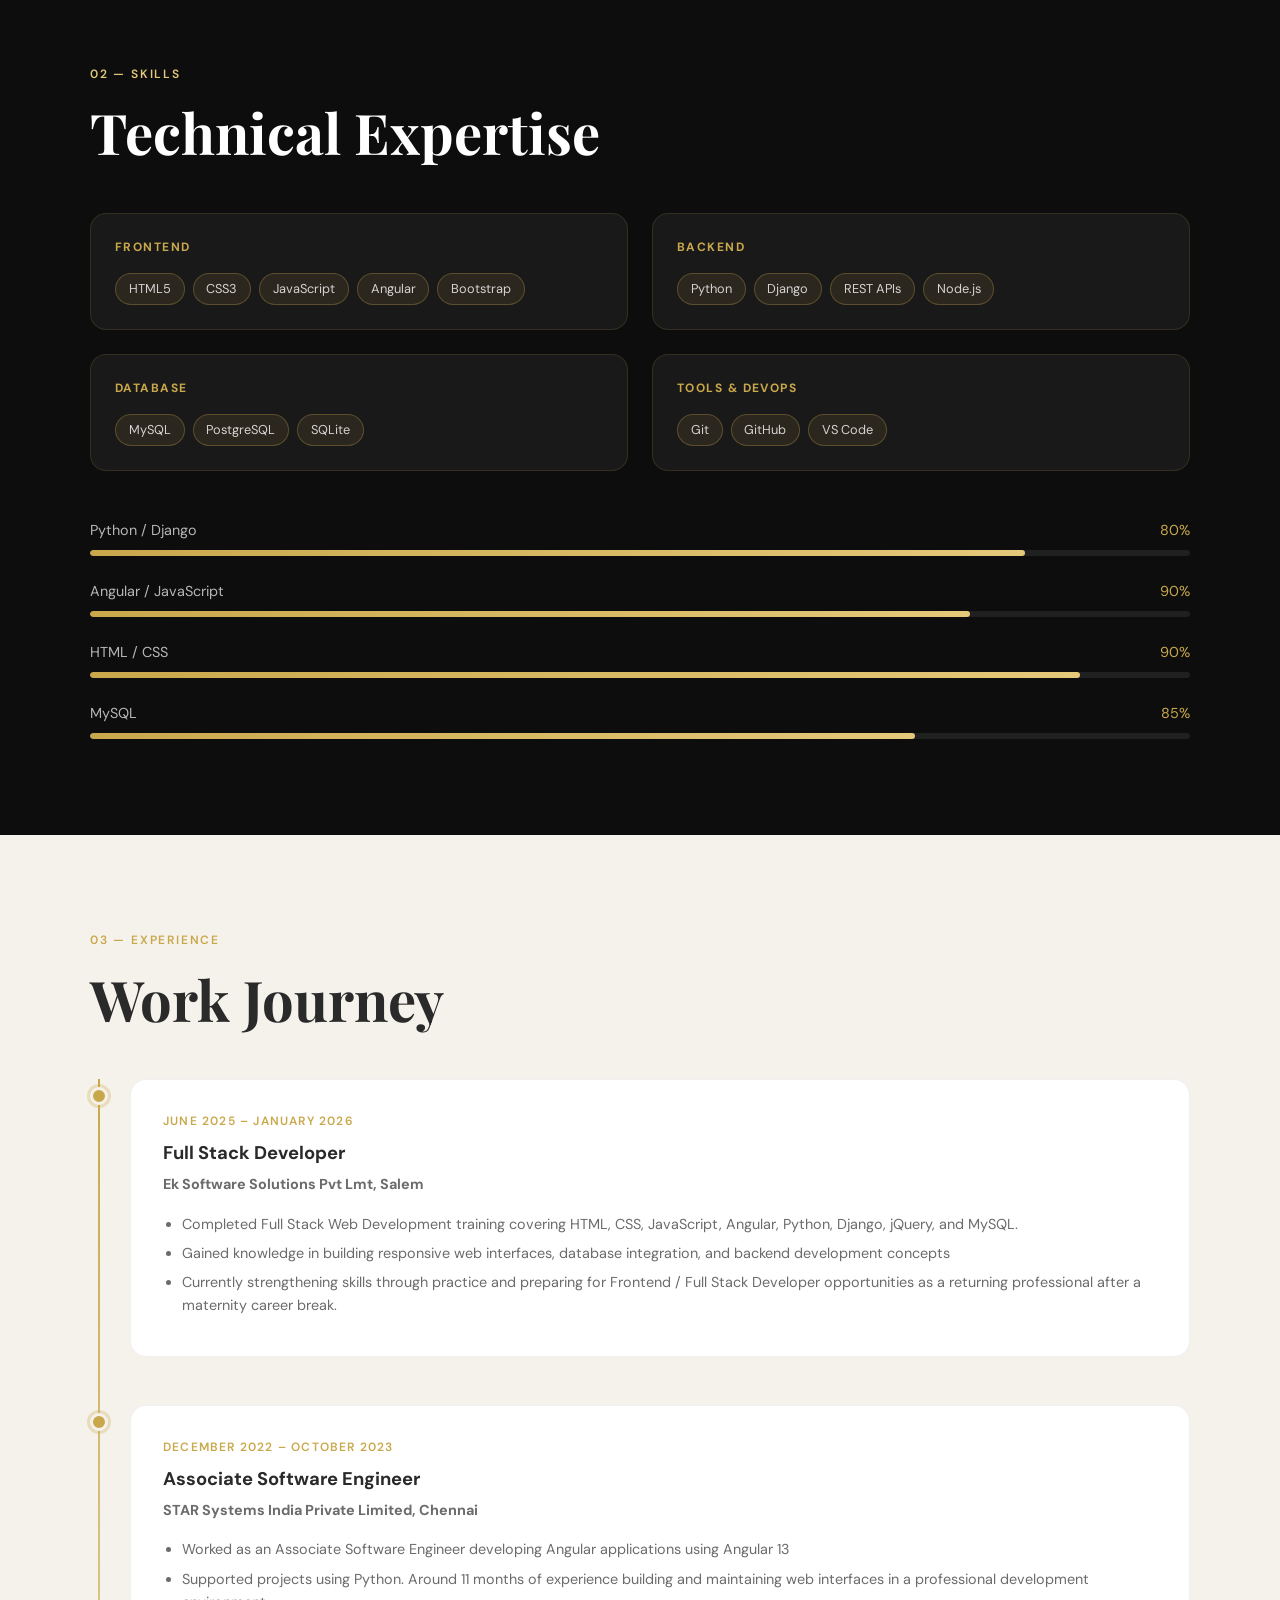
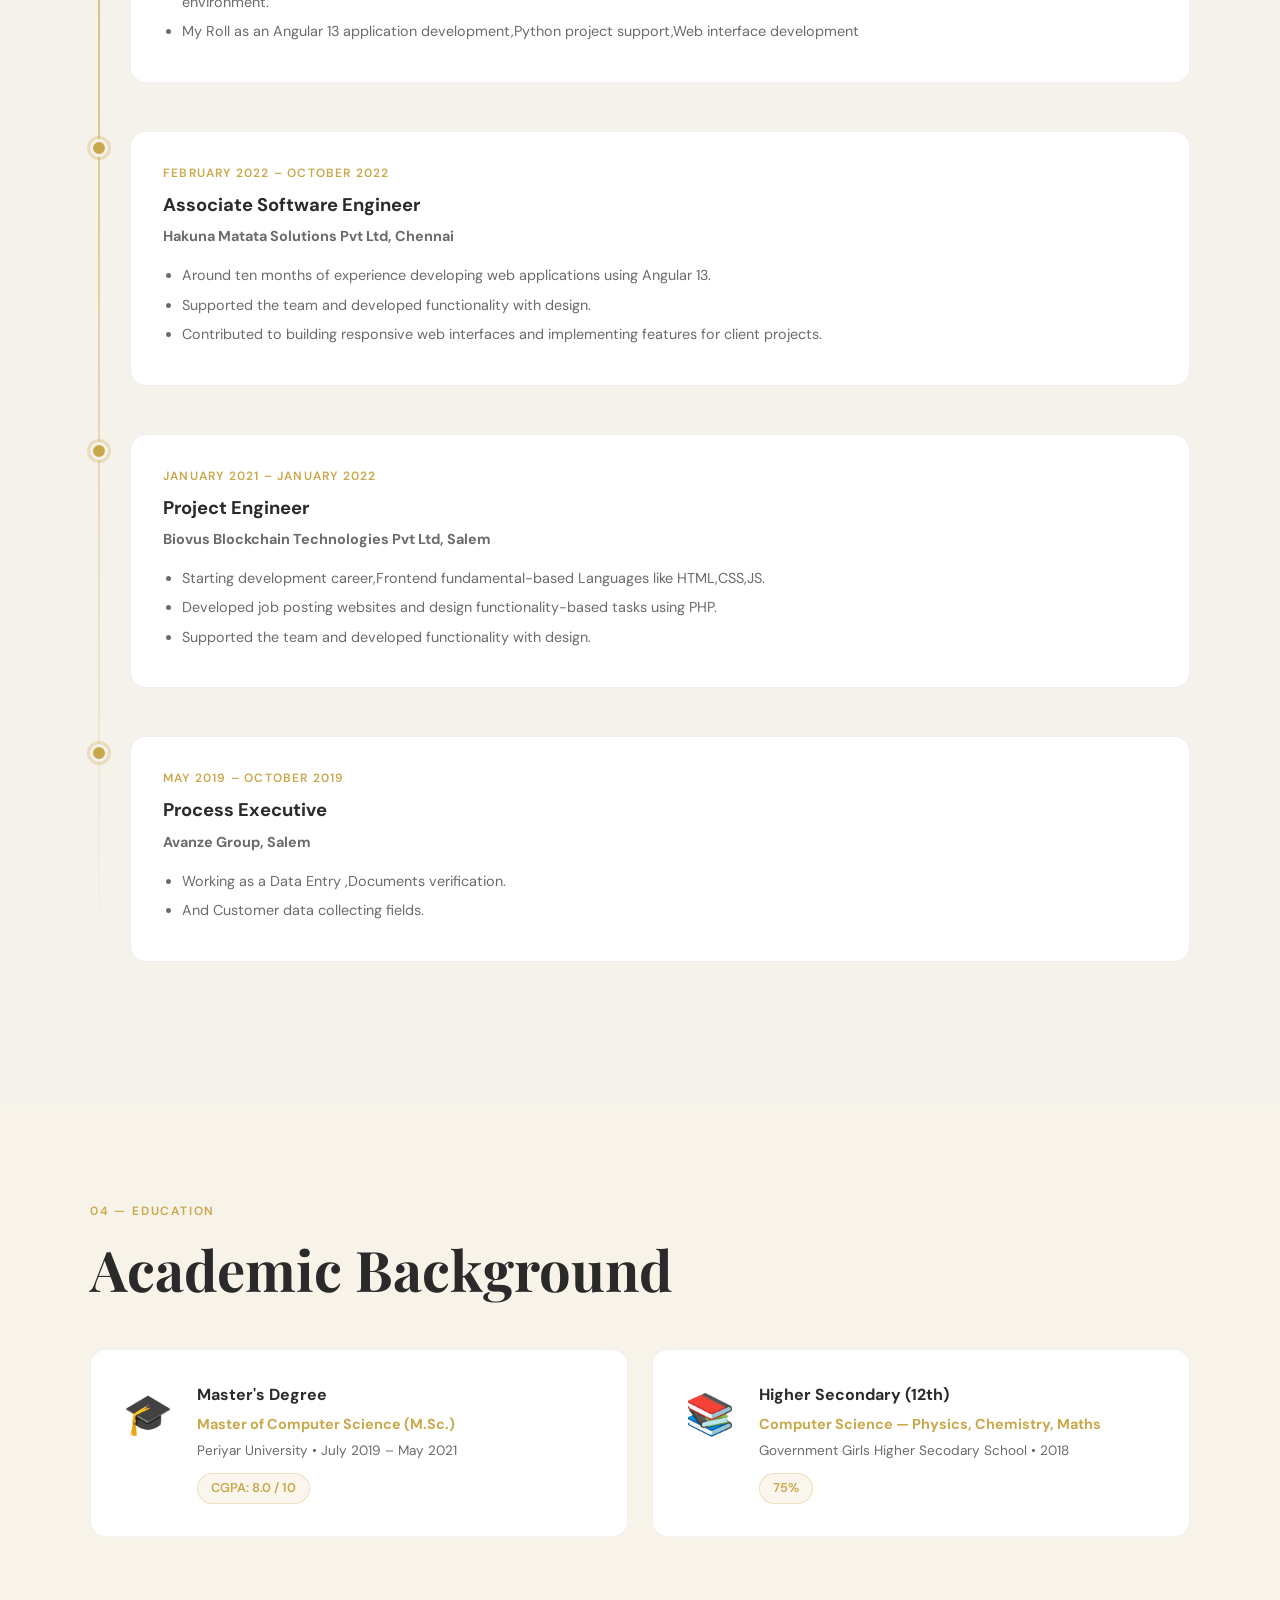
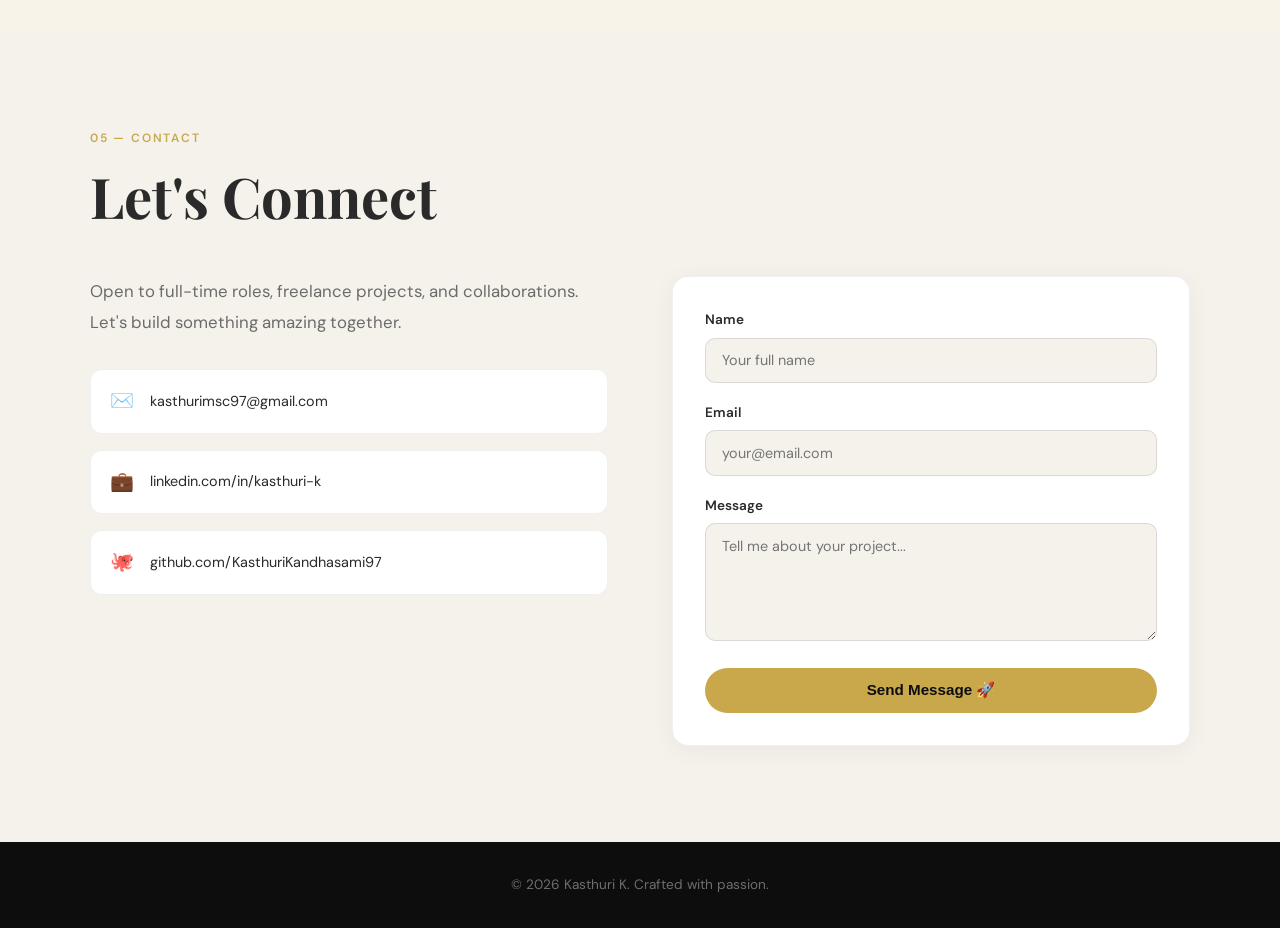
==== commit 80e28592: "logo updated" ====
--- a/index.html
+++ b/index.html
@@ -11,7 +11,9 @@
 
   <!-- NAV -->
   <nav class="navbar" id="navbar">
-    <div class="nav-logo">KK</div>
+    <div class="nav-logo">
+      <img src="images/logo.png" alt="logo" class="logo">
+    </div>
     <ul class="nav-links">
       <li><a href="#about">About</a></li>
       <li><a href="#skills">Skills</a></li>
--- a/style.css
+++ b/style.css
@@ -45,6 +45,10 @@
   color: var(--gold);
   margin-right: auto;
 }
+.logo{
+      width: 60px;
+    height: 50px;
+}
 .nav-links { display: flex; gap: 1.8rem; }
 .nav-links a {
   color: rgba(255,255,255,0.7);
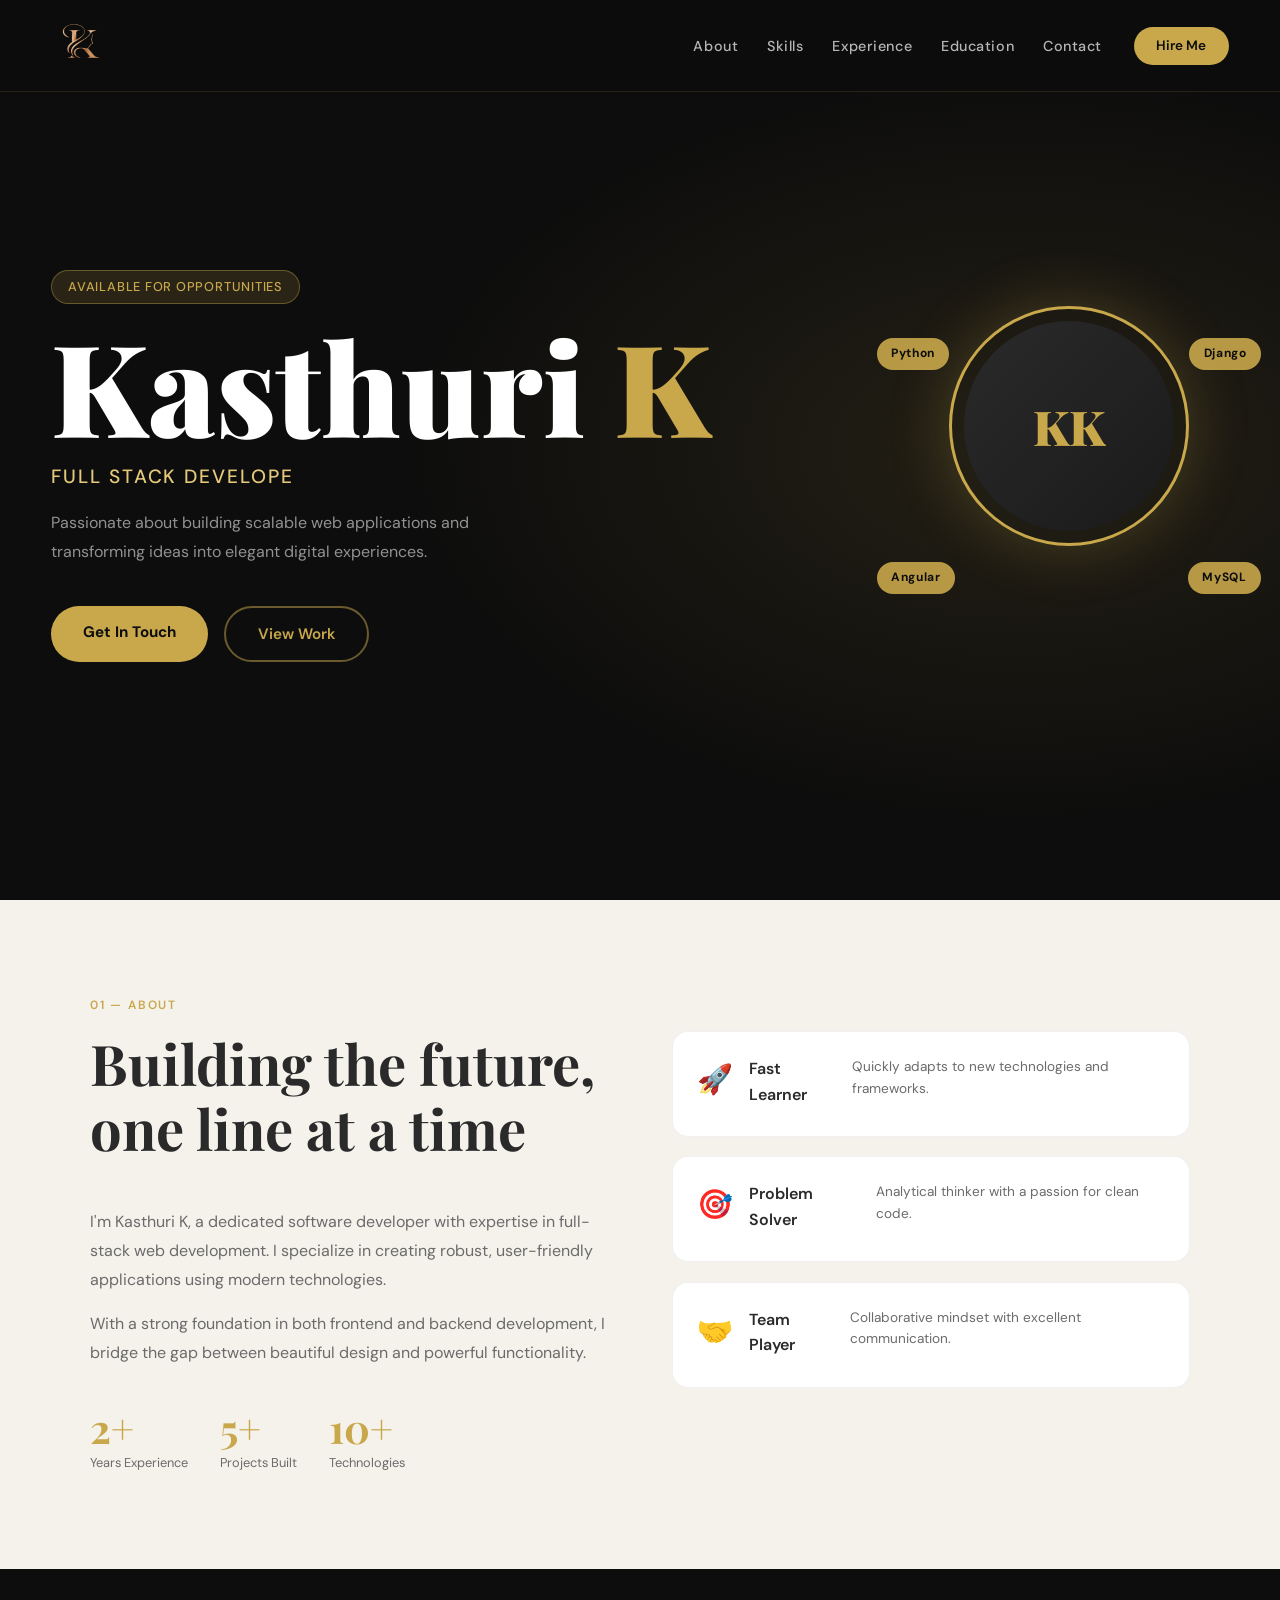
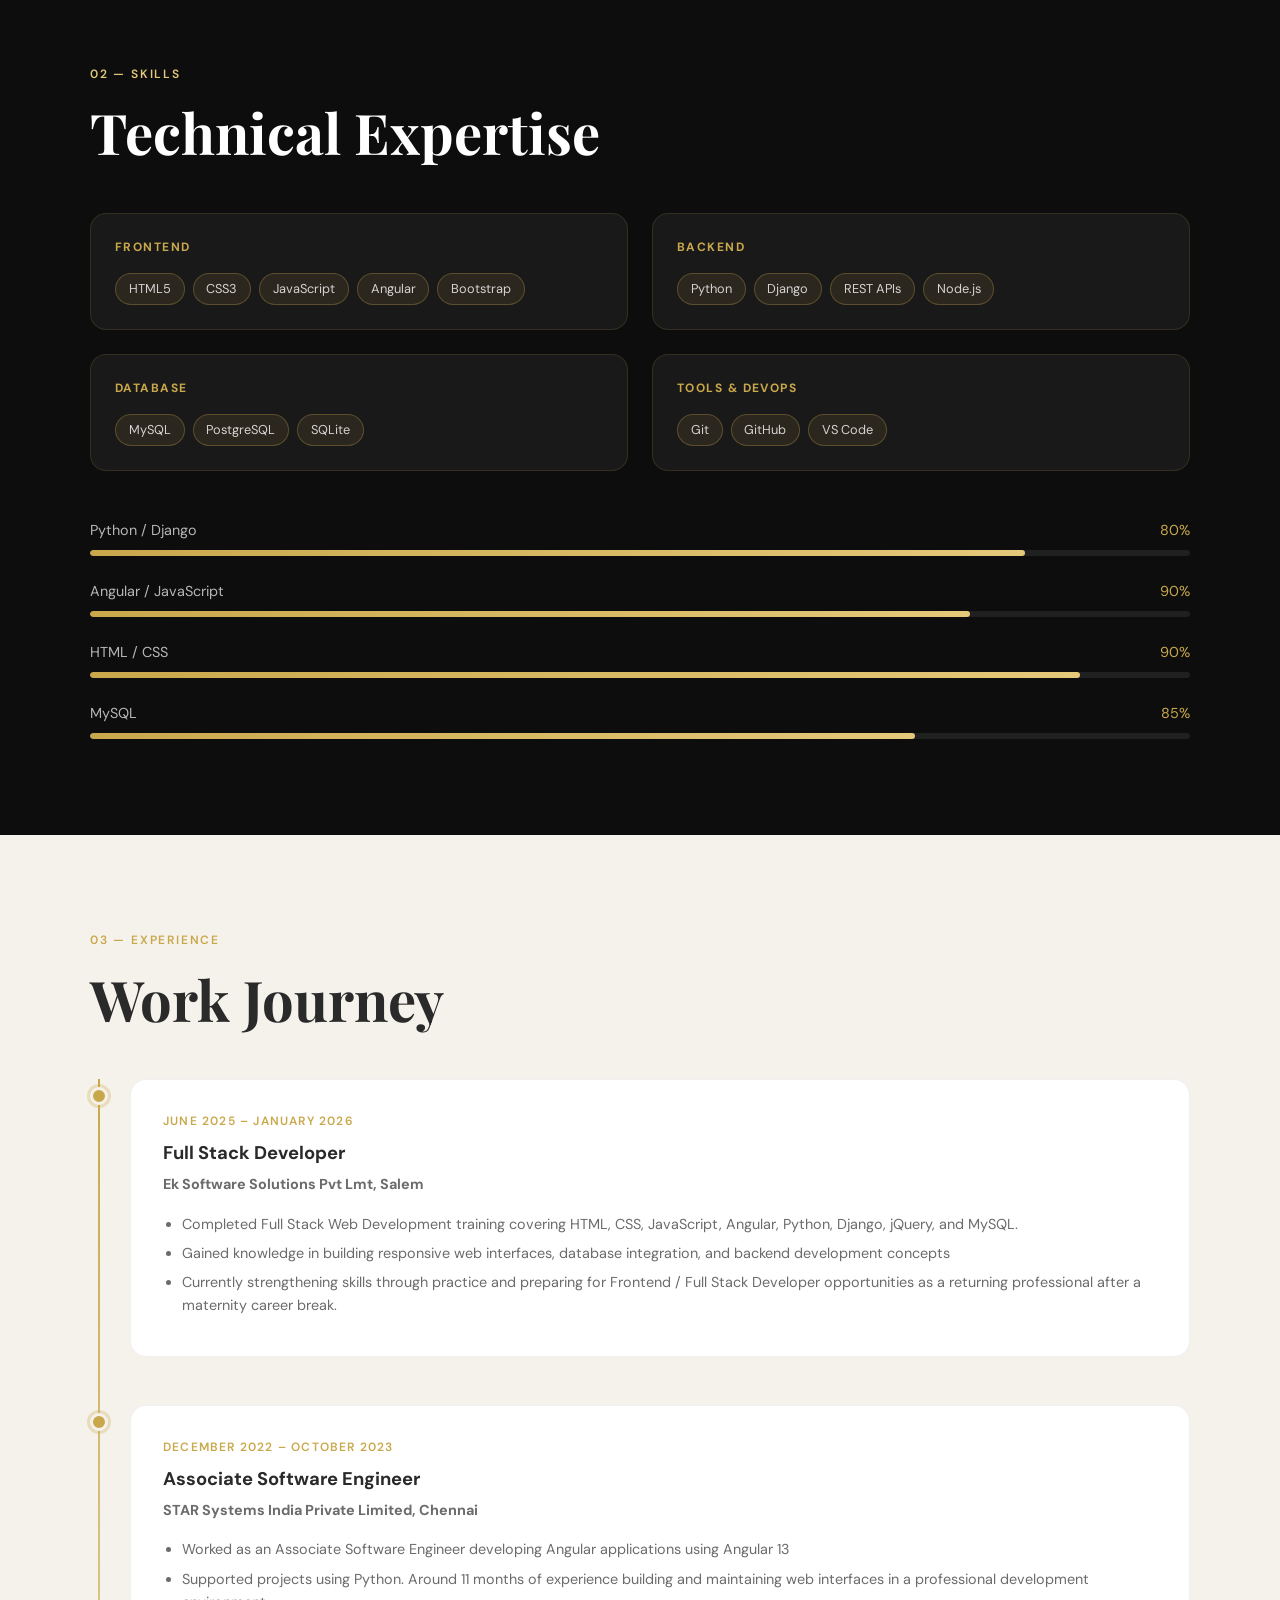
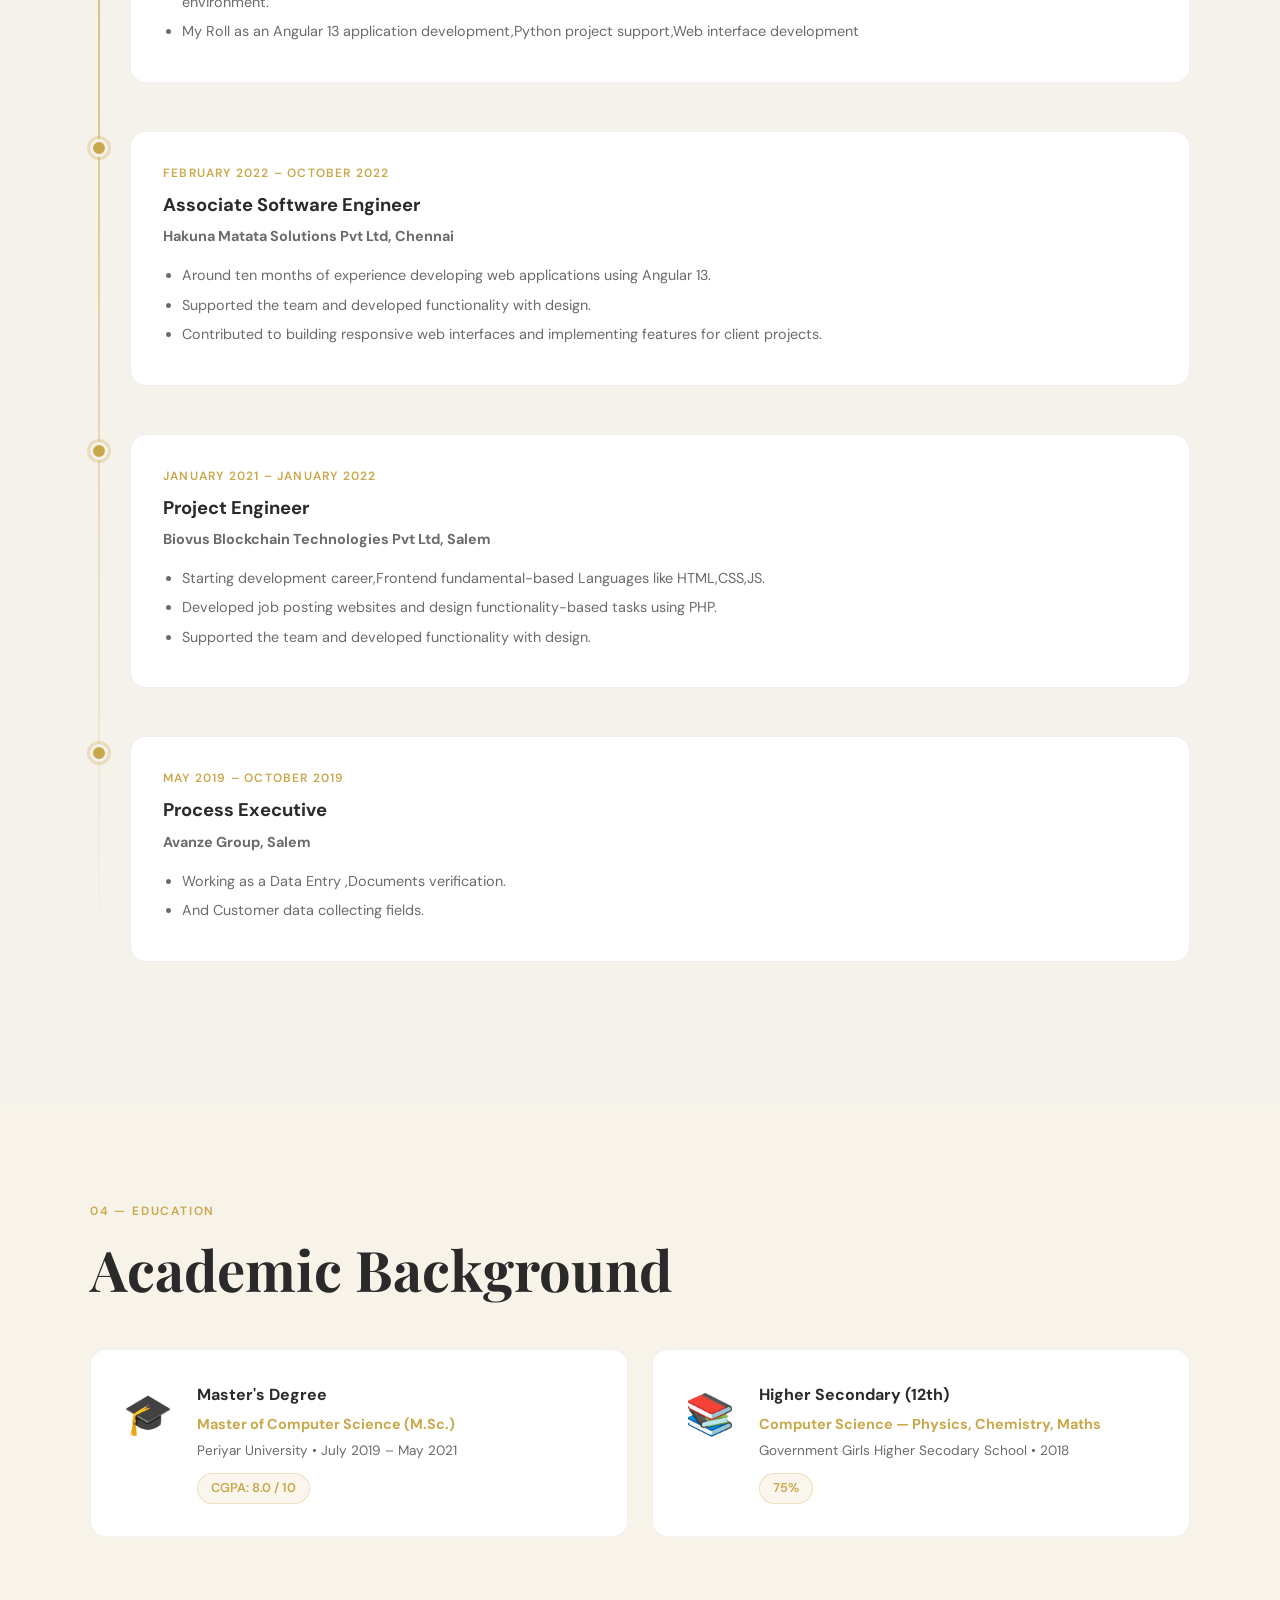
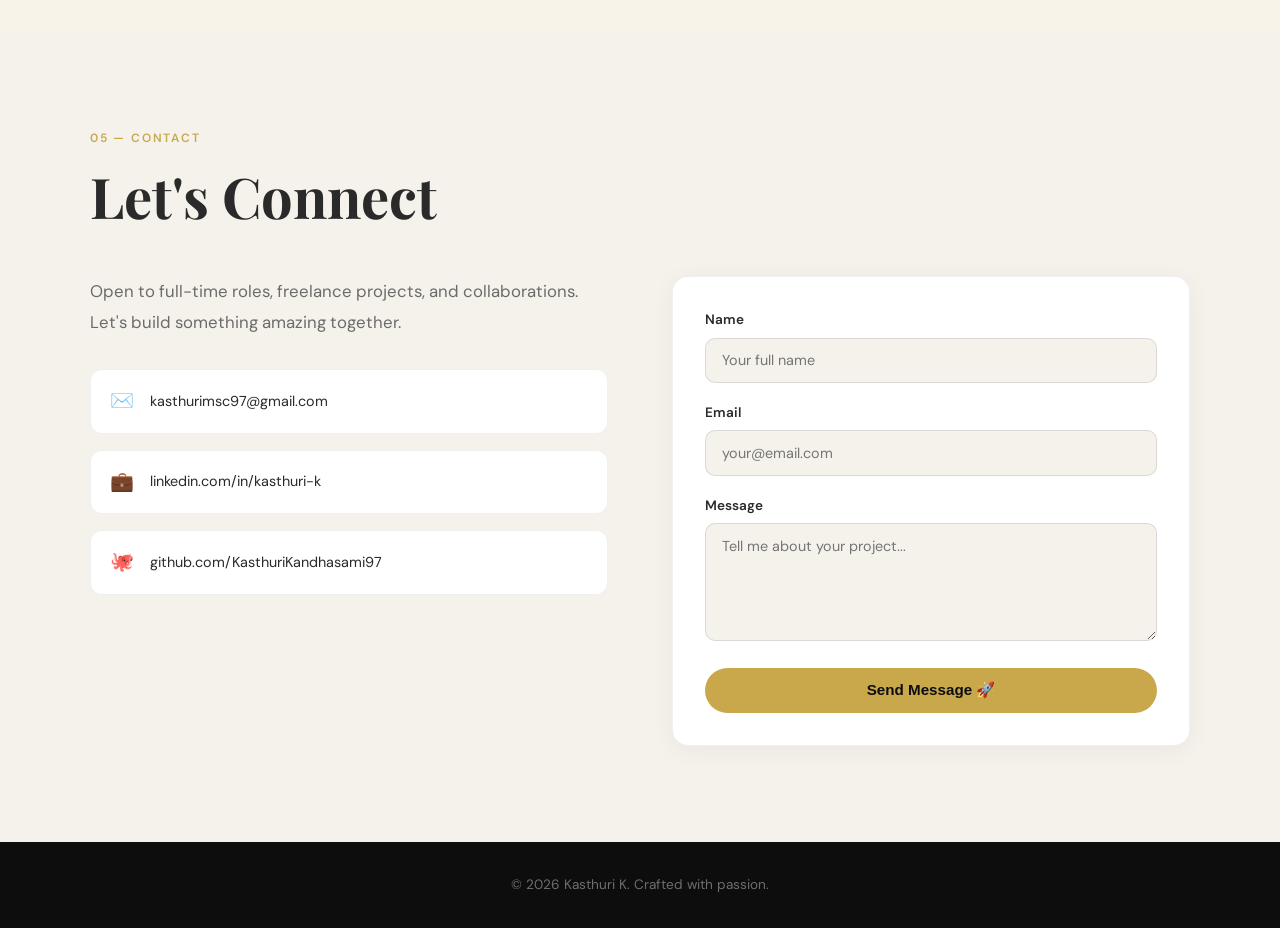
==== commit d5818e82: "css  updated" ====
--- a/index.html
+++ b/index.html
@@ -4,6 +4,7 @@
   <meta charset="UTF-8" />
   <meta name="viewport" content="width=device-width, initial-scale=1.0"/>
   <title>Kasthuri K | Portfolio</title>
+  <link rel="icon" href="images/logo.png" type="image/png">
   <link href="https://fonts.googleapis.com/css2?family=Playfair+Display:wght@400;700;900&family=DM+Sans:wght@300;400;500&display=swap" rel="stylesheet"/>
   <link rel="stylesheet" href="style.css"/>
 </head>
--- a/style.css
+++ b/style.css
@@ -47,7 +47,7 @@
 }
 .logo{
       width: 60px;
-    height: 50px;
+      height:50px;
 }
 .nav-links { display: flex; gap: 1.8rem; }
 .nav-links a {
